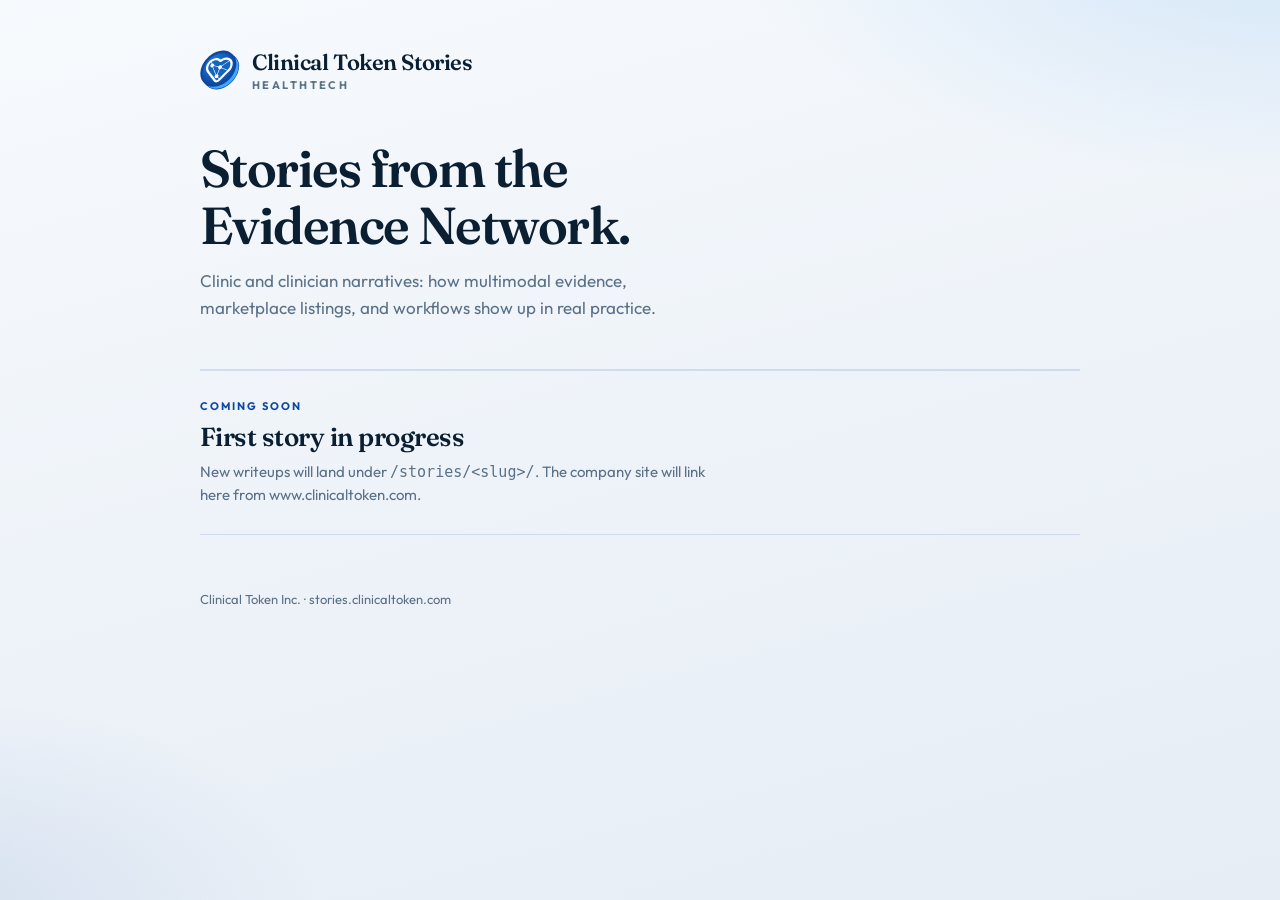
==== index.html @ ddb186a0 "Initial Clinical Token Stories hub. Scaffold a Vercel static site for clinic narratives, parallel to" ====
<!DOCTYPE html>
<html lang="en">
<head>
  <meta charset="UTF-8" />
  <meta name="viewport" content="width=device-width, initial-scale=1" />
  <title>Clinical Token Stories</title>
  <meta name="description" content="Clinic and clinician narratives from the Clinical Token Evidence Network." />
  <link rel="icon" href="/favicon.svg" type="image/svg+xml" />
  <link rel="preconnect" href="https://fonts.googleapis.com" />
  <link rel="preconnect" href="https://fonts.gstatic.com" crossorigin />
  <link href="https://fonts.googleapis.com/css2?family=Fraunces:opsz,wght@9..144,500;9..144,600&family=Outfit:wght@400;500;600;700&display=swap" rel="stylesheet" />
  <link rel="stylesheet" href="/assets/stories.css" />
</head>
<body>
  <div class="shell">
    <header class="brand">
      <img class="brand-mark" src="/assets/icon-deep.svg" width="40" height="40" alt="" />
      <div class="brand-text">
        <span class="brand-name">Clinical Token Stories</span>
        <span class="brand-sub">Healthtech</span>
      </div>
    </header>

    <section class="hero">
      <h1>Stories from the Evidence Network.</h1>
      <p>
        Clinic and clinician narratives: how multimodal evidence, marketplace
        listings, and workflows show up in real practice.
      </p>
    </section>

    <div class="grid">
      <div class="card" style="cursor: default;">
        <div class="eyebrow">Coming soon</div>
        <h2>First story in progress</h2>
        <p>
          New writeups will land under <code>/stories/&lt;slug&gt;/</code>.
          The company site will link here from www.clinicaltoken.com.
        </p>
      </div>
    </div>

    <p class="foot">Clinical Token Inc. · stories.clinicaltoken.com</p>
  </div>
</body>
</html>
---- assets/stories.css ----
:root {
  --paper: #f4f7fb;
  --ink: #0b1f33;
  --muted: #5a7188;
  --line: rgba(13, 71, 161, 0.14);
  --blue: #0d47a1;
  --blue-bright: #1e88e5;
  --font-display: "Fraunces", Georgia, serif;
  --font-body: "Outfit", "Avenir Next", sans-serif;
}

* { box-sizing: border-box; }

html, body {
  margin: 0;
  min-height: 100%;
  color: var(--ink);
  font-family: var(--font-body);
}

body {
  background:
    radial-gradient(ellipse 80% 55% at 100% -10%, rgba(30, 136, 229, 0.16), transparent 55%),
    radial-gradient(ellipse 60% 45% at -5% 100%, rgba(13, 71, 161, 0.09), transparent 50%),
    linear-gradient(165deg, #f7fafd 0%, #eef3f9 48%, #e6edf5 100%);
  min-height: 100vh;
}

a { color: var(--blue); text-decoration: none; }
a:hover { text-decoration: underline; }

.shell {
  width: min(880px, calc(100% - 48px));
  margin: 0 auto;
  padding: 48px 0 72px;
}

.brand {
  display: flex;
  align-items: center;
  gap: 12px;
  margin-bottom: 48px;
}

.brand-mark {
  width: 40px;
  height: 40px;
  flex-shrink: 0;
}

.brand-text {
  display: flex;
  flex-direction: column;
  gap: 2px;
}

.brand-name {
  font-family: var(--font-display);
  font-size: 22px;
  font-weight: 600;
  letter-spacing: -0.02em;
}

.brand-sub {
  font-size: 11px;
  font-weight: 700;
  letter-spacing: 0.22em;
  color: var(--muted);
  text-transform: uppercase;
}

.hero h1 {
  font-family: var(--font-display);
  font-size: clamp(34px, 5vw, 52px);
  font-weight: 600;
  letter-spacing: -0.03em;
  line-height: 1.1;
  margin: 0 0 14px;
  max-width: 14ch;
}

.hero p {
  margin: 0;
  max-width: 44ch;
  color: var(--muted);
  font-size: 17px;
  line-height: 1.55;
}

.grid {
  display: grid;
  gap: 0;
  margin-top: 48px;
  border-top: 2px solid var(--line);
}

.card {
  display: block;
  padding: 28px 0;
  border-bottom: 1px solid var(--line);
  color: inherit;
  text-decoration: none;
  transition: color 0.15s ease;
}

.card:hover {
  text-decoration: none;
  color: var(--blue);
}

.card .eyebrow {
  font-size: 11px;
  font-weight: 700;
  letter-spacing: 0.18em;
  text-transform: uppercase;
  color: var(--blue);
  margin-bottom: 8px;
}

.card h2 {
  font-family: var(--font-display);
  font-size: 26px;
  margin: 0 0 8px;
  letter-spacing: -0.02em;
  font-weight: 600;
}

.card p {
  margin: 0;
  color: var(--muted);
  font-size: 15px;
  line-height: 1.5;
  max-width: 52ch;
}

.card .go {
  margin-top: 14px;
  font-size: 13px;
  font-weight: 700;
  color: var(--blue);
}

.foot {
  margin-top: 56px;
  color: var(--muted);
  font-size: 13px;
}

@media (max-width: 640px) {
  .shell { width: calc(100% - 32px); padding-top: 28px; }
}
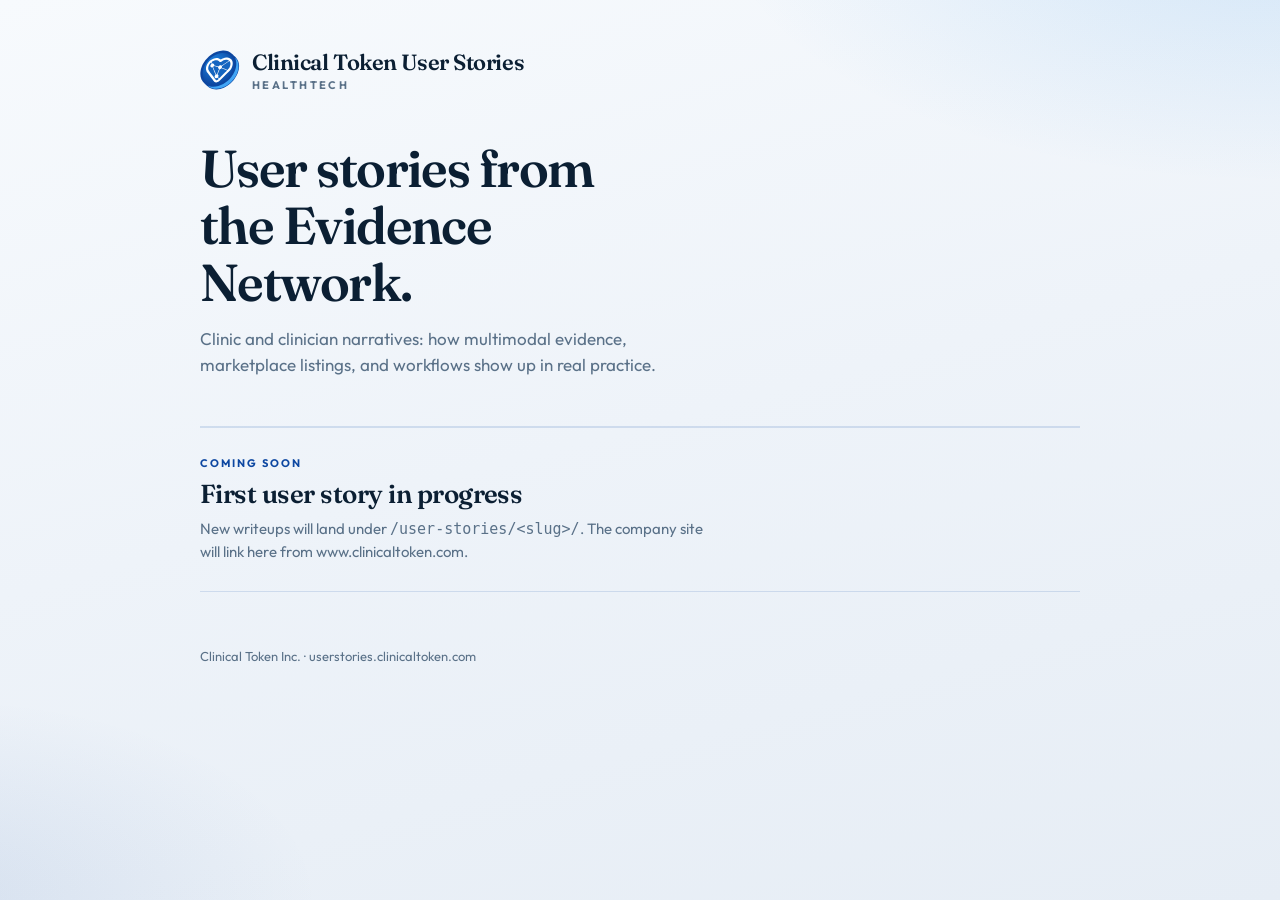
==== commit f351354b: "Rename Stories to User Stories. Align hub branding, paths, and domain with clinic narrative content." ====
--- a/index.html
+++ b/index.html
@@ -3,26 +3,26 @@
 <head>
   <meta charset="UTF-8" />
   <meta name="viewport" content="width=device-width, initial-scale=1" />
-  <title>Clinical Token Stories</title>
-  <meta name="description" content="Clinic and clinician narratives from the Clinical Token Evidence Network." />
+  <title>Clinical Token User Stories</title>
+  <meta name="description" content="Clinic and clinician user stories from the Clinical Token Evidence Network." />
   <link rel="icon" href="/favicon.svg" type="image/svg+xml" />
   <link rel="preconnect" href="https://fonts.googleapis.com" />
   <link rel="preconnect" href="https://fonts.gstatic.com" crossorigin />
   <link href="https://fonts.googleapis.com/css2?family=Fraunces:opsz,wght@9..144,500;9..144,600&family=Outfit:wght@400;500;600;700&display=swap" rel="stylesheet" />
-  <link rel="stylesheet" href="/assets/stories.css" />
+  <link rel="stylesheet" href="/assets/user-stories.css" />
 </head>
 <body>
   <div class="shell">
     <header class="brand">
       <img class="brand-mark" src="/assets/icon-deep.svg" width="40" height="40" alt="" />
       <div class="brand-text">
-        <span class="brand-name">Clinical Token Stories</span>
+        <span class="brand-name">Clinical Token User Stories</span>
         <span class="brand-sub">Healthtech</span>
       </div>
     </header>
 
     <section class="hero">
-      <h1>Stories from the Evidence Network.</h1>
+      <h1>User stories from the Evidence Network.</h1>
       <p>
         Clinic and clinician narratives: how multimodal evidence, marketplace
         listings, and workflows show up in real practice.
@@ -32,15 +32,15 @@
     <div class="grid">
       <div class="card" style="cursor: default;">
         <div class="eyebrow">Coming soon</div>
-        <h2>First story in progress</h2>
+        <h2>First user story in progress</h2>
         <p>
-          New writeups will land under <code>/stories/&lt;slug&gt;/</code>.
+          New writeups will land under <code>/user-stories/&lt;slug&gt;/</code>.
           The company site will link here from www.clinicaltoken.com.
         </p>
       </div>
     </div>
 
-    <p class="foot">Clinical Token Inc. · stories.clinicaltoken.com</p>
+    <p class="foot">Clinical Token Inc. · userstories.clinicaltoken.com</p>
   </div>
 </body>
 </html>
--- a/assets/user-stories.css
+++ b/assets/user-stories.css
@@ -0,0 +1,151 @@
+:root {
+  --paper: #f4f7fb;
+  --ink: #0b1f33;
+  --muted: #5a7188;
+  --line: rgba(13, 71, 161, 0.14);
+  --blue: #0d47a1;
+  --blue-bright: #1e88e5;
+  --font-display: "Fraunces", Georgia, serif;
+  --font-body: "Outfit", "Avenir Next", sans-serif;
+}
+
+* { box-sizing: border-box; }
+
+html, body {
+  margin: 0;
+  min-height: 100%;
+  color: var(--ink);
+  font-family: var(--font-body);
+}
+
+body {
+  background:
+    radial-gradient(ellipse 80% 55% at 100% -10%, rgba(30, 136, 229, 0.16), transparent 55%),
+    radial-gradient(ellipse 60% 45% at -5% 100%, rgba(13, 71, 161, 0.09), transparent 50%),
+    linear-gradient(165deg, #f7fafd 0%, #eef3f9 48%, #e6edf5 100%);
+  min-height: 100vh;
+}
+
+a { color: var(--blue); text-decoration: none; }
+a:hover { text-decoration: underline; }
+
+.shell {
+  width: min(880px, calc(100% - 48px));
+  margin: 0 auto;
+  padding: 48px 0 72px;
+}
+
+.brand {
+  display: flex;
+  align-items: center;
+  gap: 12px;
+  margin-bottom: 48px;
+}
+
+.brand-mark {
+  width: 40px;
+  height: 40px;
+  flex-shrink: 0;
+}
+
+.brand-text {
+  display: flex;
+  flex-direction: column;
+  gap: 2px;
+}
+
+.brand-name {
+  font-family: var(--font-display);
+  font-size: 22px;
+  font-weight: 600;
+  letter-spacing: -0.02em;
+}
+
+.brand-sub {
+  font-size: 11px;
+  font-weight: 700;
+  letter-spacing: 0.22em;
+  color: var(--muted);
+  text-transform: uppercase;
+}
+
+.hero h1 {
+  font-family: var(--font-display);
+  font-size: clamp(34px, 5vw, 52px);
+  font-weight: 600;
+  letter-spacing: -0.03em;
+  line-height: 1.1;
+  margin: 0 0 14px;
+  max-width: 14ch;
+}
+
+.hero p {
+  margin: 0;
+  max-width: 44ch;
+  color: var(--muted);
+  font-size: 17px;
+  line-height: 1.55;
+}
+
+.grid {
+  display: grid;
+  gap: 0;
+  margin-top: 48px;
+  border-top: 2px solid var(--line);
+}
+
+.card {
+  display: block;
+  padding: 28px 0;
+  border-bottom: 1px solid var(--line);
+  color: inherit;
+  text-decoration: none;
+  transition: color 0.15s ease;
+}
+
+.card:hover {
+  text-decoration: none;
+  color: var(--blue);
+}
+
+.card .eyebrow {
+  font-size: 11px;
+  font-weight: 700;
+  letter-spacing: 0.18em;
+  text-transform: uppercase;
+  color: var(--blue);
+  margin-bottom: 8px;
+}
+
+.card h2 {
+  font-family: var(--font-display);
+  font-size: 26px;
+  margin: 0 0 8px;
+  letter-spacing: -0.02em;
+  font-weight: 600;
+}
+
+.card p {
+  margin: 0;
+  color: var(--muted);
+  font-size: 15px;
+  line-height: 1.5;
+  max-width: 52ch;
+}
+
+.card .go {
+  margin-top: 14px;
+  font-size: 13px;
+  font-weight: 700;
+  color: var(--blue);
+}
+
+.foot {
+  margin-top: 56px;
+  color: var(--muted);
+  font-size: 13px;
+}
+
+@media (max-width: 640px) {
+  .shell { width: calc(100% - 32px); padding-top: 28px; }
+}
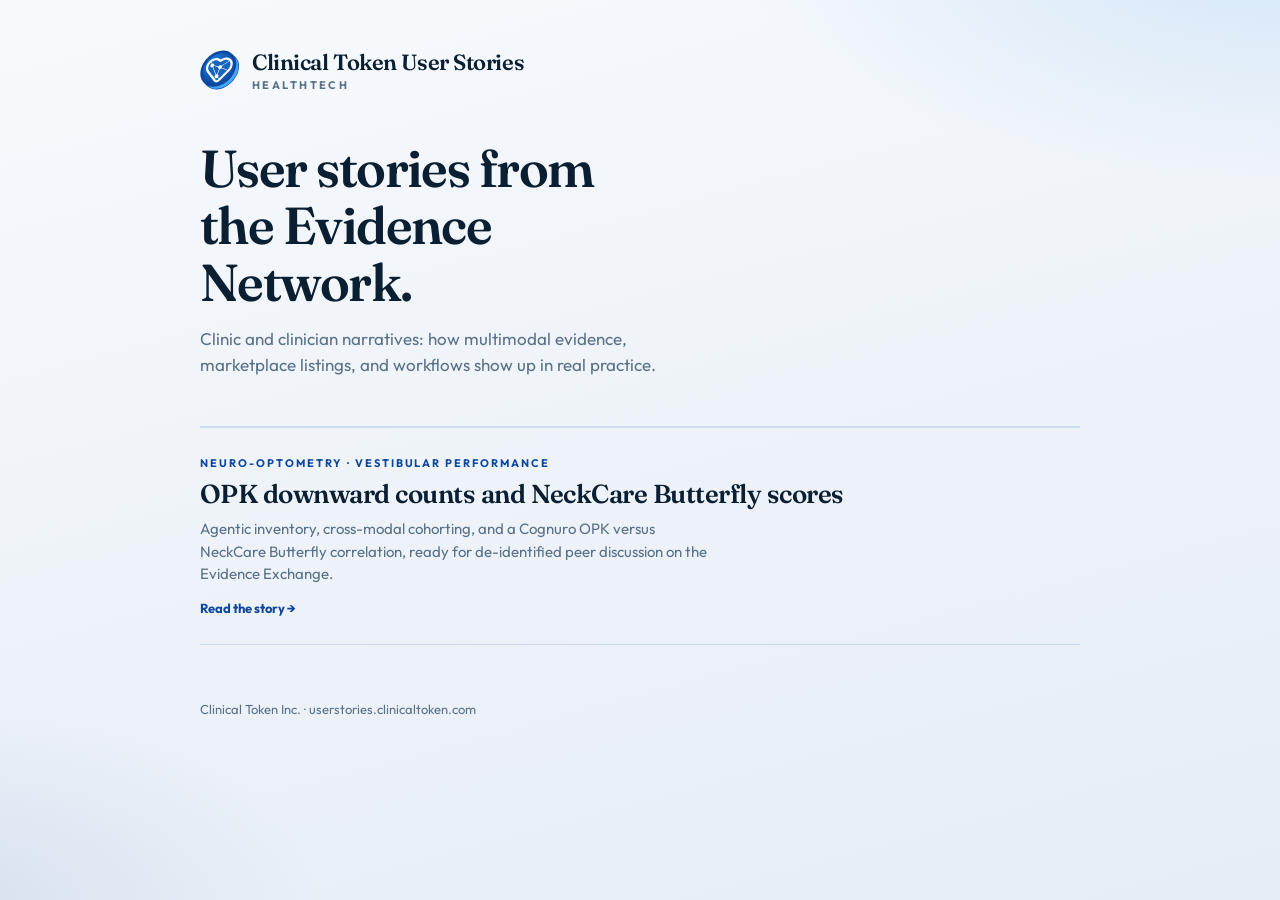
==== commit 97d03bbf: "Add first user story: OPK downward counts vs NeckCare Butterfly. De-identified neuro-optometry narra" ====
--- a/index.html
+++ b/index.html
@@ -30,14 +30,16 @@
     </section>
 
     <div class="grid">
-      <div class="card" style="cursor: default;">
-        <div class="eyebrow">Coming soon</div>
-        <h2>First user story in progress</h2>
+      <a class="card" href="/user-stories/opk-neckcare-cross-modal-correlation/">
+        <div class="eyebrow">Neuro-optometry · Vestibular performance</div>
+        <h2>OPK downward counts and NeckCare Butterfly scores</h2>
         <p>
-          New writeups will land under <code>/user-stories/&lt;slug&gt;/</code>.
-          The company site will link here from www.clinicaltoken.com.
+          Agentic inventory, cross-modal cohorting, and a Cognuro OPK versus
+          NeckCare Butterfly correlation, ready for de-identified peer
+          discussion on the Evidence Exchange.
         </p>
-      </div>
+        <div class="go">Read the story →</div>
+      </a>
     </div>
 
     <p class="foot">Clinical Token Inc. · userstories.clinicaltoken.com</p>
--- a/assets/user-stories.css
+++ b/assets/user-stories.css
@@ -146,6 +146,199 @@
   font-size: 13px;
 }
 
+/* —— Story article —— */
+.top {
+  position: sticky;
+  top: 0;
+  z-index: 10;
+  display: flex;
+  align-items: center;
+  justify-content: space-between;
+  gap: 16px;
+  padding: 14px clamp(20px, 4vw, 40px);
+  background: rgba(244, 247, 251, 0.88);
+  backdrop-filter: blur(10px);
+  border-bottom: 1px solid var(--line);
+}
+
+.top .brand {
+  display: inline-flex;
+  align-items: center;
+  gap: 10px;
+  margin: 0;
+  color: var(--ink);
+  font-weight: 600;
+  font-size: 15px;
+  letter-spacing: -0.01em;
+  text-decoration: none;
+}
+
+.top .brand:hover {
+  color: var(--blue);
+  text-decoration: none;
+}
+
+.top .mark {
+  width: 28px;
+  height: 28px;
+  flex: 0 0 auto;
+}
+
+.toc-jump {
+  display: flex;
+  flex-wrap: wrap;
+  gap: 14px;
+  font-size: 13px;
+  font-weight: 600;
+}
+
+.toc-jump a {
+  color: var(--muted);
+}
+
+.toc-jump a:hover {
+  color: var(--blue);
+}
+
+.article {
+  width: min(720px, calc(100% - 48px));
+  margin: 0 auto;
+  padding: 40px 0 80px;
+}
+
+.article .eyebrow {
+  font-size: 12px;
+  font-weight: 700;
+  letter-spacing: 0.16em;
+  text-transform: uppercase;
+  color: var(--blue);
+  margin: 0 0 12px;
+}
+
+.article h1 {
+  font-family: var(--font-display);
+  font-size: clamp(32px, 5vw, 46px);
+  font-weight: 600;
+  letter-spacing: -0.03em;
+  line-height: 1.12;
+  margin: 0 0 16px;
+}
+
+.article .lede {
+  margin: 0 0 40px;
+  font-size: 18px;
+  line-height: 1.55;
+  color: var(--muted);
+  max-width: 52ch;
+}
+
+.article section {
+  margin: 0 0 40px;
+  padding-top: 8px;
+  border-top: 1px solid var(--line);
+}
+
+.article h2 {
+  font-family: var(--font-display);
+  font-size: 26px;
+  font-weight: 600;
+  letter-spacing: -0.02em;
+  margin: 20px 0 12px;
+}
+
+.article h3 {
+  font-size: 17px;
+  font-weight: 700;
+  margin: 22px 0 8px;
+}
+
+.article p,
+.article li {
+  font-size: 16px;
+  line-height: 1.6;
+  color: var(--ink);
+}
+
+.article p {
+  margin: 0 0 14px;
+}
+
+.article ul,
+.article ol {
+  margin: 0 0 14px;
+  padding-left: 1.25em;
+}
+
+.article li {
+  margin-bottom: 8px;
+}
+
+.article .foot {
+  margin-top: 48px;
+  padding-top: 24px;
+  border-top: 1px solid var(--line);
+}
+
+.player {
+  position: relative;
+  width: 100%;
+  aspect-ratio: 16 / 9;
+  margin: 16px 0 8px;
+  border-radius: 10px;
+  overflow: hidden;
+  background: #0b1f33;
+  box-shadow: 0 12px 40px rgba(11, 31, 51, 0.18);
+}
+
+.player iframe {
+  position: absolute;
+  inset: 0;
+  width: 100%;
+  height: 100%;
+  border: 0;
+}
+
+.player-soon {
+  background: transparent;
+  box-shadow: none;
+  aspect-ratio: auto;
+  min-height: 0;
+}
+
+.soon-card {
+  border: 1px dashed var(--line);
+  border-radius: 10px;
+  padding: 28px 24px;
+  background: rgba(255, 255, 255, 0.55);
+}
+
+.soon-eyebrow {
+  display: block;
+  font-size: 11px;
+  font-weight: 700;
+  letter-spacing: 0.18em;
+  text-transform: uppercase;
+  color: var(--blue);
+  margin-bottom: 8px;
+}
+
+.soon-card strong {
+  display: block;
+  font-size: 18px;
+  margin-bottom: 8px;
+}
+
+.soon-card p {
+  color: var(--muted);
+  margin-bottom: 8px;
+}
+
+.soon-link {
+  font-size: 14px !important;
+}
+
 @media (max-width: 640px) {
   .shell { width: calc(100% - 32px); padding-top: 28px; }
-}
+  .article { width: calc(100% - 32px); padding-top: 28px; }
+  .toc-jump { display: none; }
+}
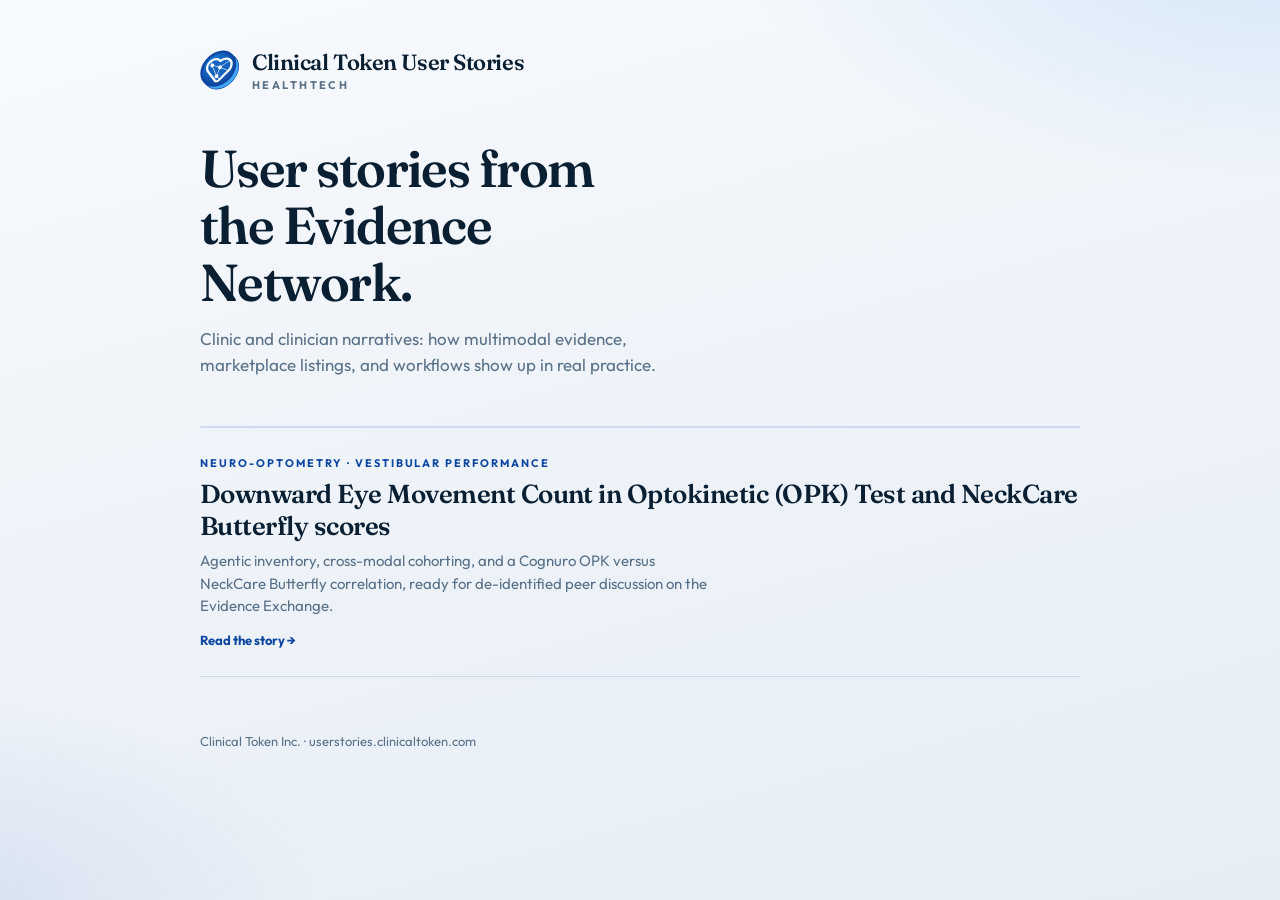
==== commit be6b7745: "Rename the OPK metric in story titles to Downward Eye Movement Count. Co-authored-by: Cursor <cursor" ====
--- a/index.html
+++ b/index.html
@@ -32,7 +32,7 @@
     <div class="grid">
       <a class="card" href="/user-stories/opk-neckcare-cross-modal-correlation/">
         <div class="eyebrow">Neuro-optometry · Vestibular performance</div>
-        <h2>OPK downward counts and NeckCare Butterfly scores</h2>
+        <h2>Downward Eye Movement Count in Optokinetic (OPK) Test and NeckCare Butterfly scores</h2>
         <p>
           Agentic inventory, cross-modal cohorting, and a Cognuro OPK versus
           NeckCare Butterfly correlation, ready for de-identified peer
--- a/assets/user-stories.css
+++ b/assets/user-stories.css
@@ -337,6 +337,54 @@
   font-size: 14px !important;
 }
 
+.problem-kicker {
+  font-size: 12px !important;
+  font-weight: 700 !important;
+  letter-spacing: 0.16em;
+  text-transform: uppercase;
+  color: var(--blue) !important;
+  margin: 20px 0 10px !important;
+}
+
+.problem-title {
+  font-family: var(--font-display);
+  font-size: clamp(28px, 4vw, 36px) !important;
+  font-weight: 600 !important;
+  letter-spacing: -0.03em;
+  line-height: 1.12 !important;
+  margin: 0 0 14px !important;
+}
+
+.problem-accent {
+  color: var(--blue-bright);
+}
+
+.problem-lede {
+  font-size: 17px !important;
+  font-weight: 600;
+  color: var(--ink) !important;
+  max-width: 40ch;
+  margin-bottom: 12px !important;
+}
+
+.problem-callout {
+  margin-top: 18px;
+  border: 1px solid rgba(13, 71, 161, 0.22);
+  border-radius: 14px;
+  padding: 14px 16px;
+  background: rgba(30, 136, 229, 0.06);
+}
+
+.problem-callout p {
+  margin: 0 !important;
+  font-size: 15px !important;
+  line-height: 1.5 !important;
+}
+
+.problem-callout strong {
+  color: var(--blue);
+}
+
 @media (max-width: 640px) {
   .shell { width: calc(100% - 32px); padding-top: 28px; }
   .article { width: calc(100% - 32px); padding-top: 28px; }
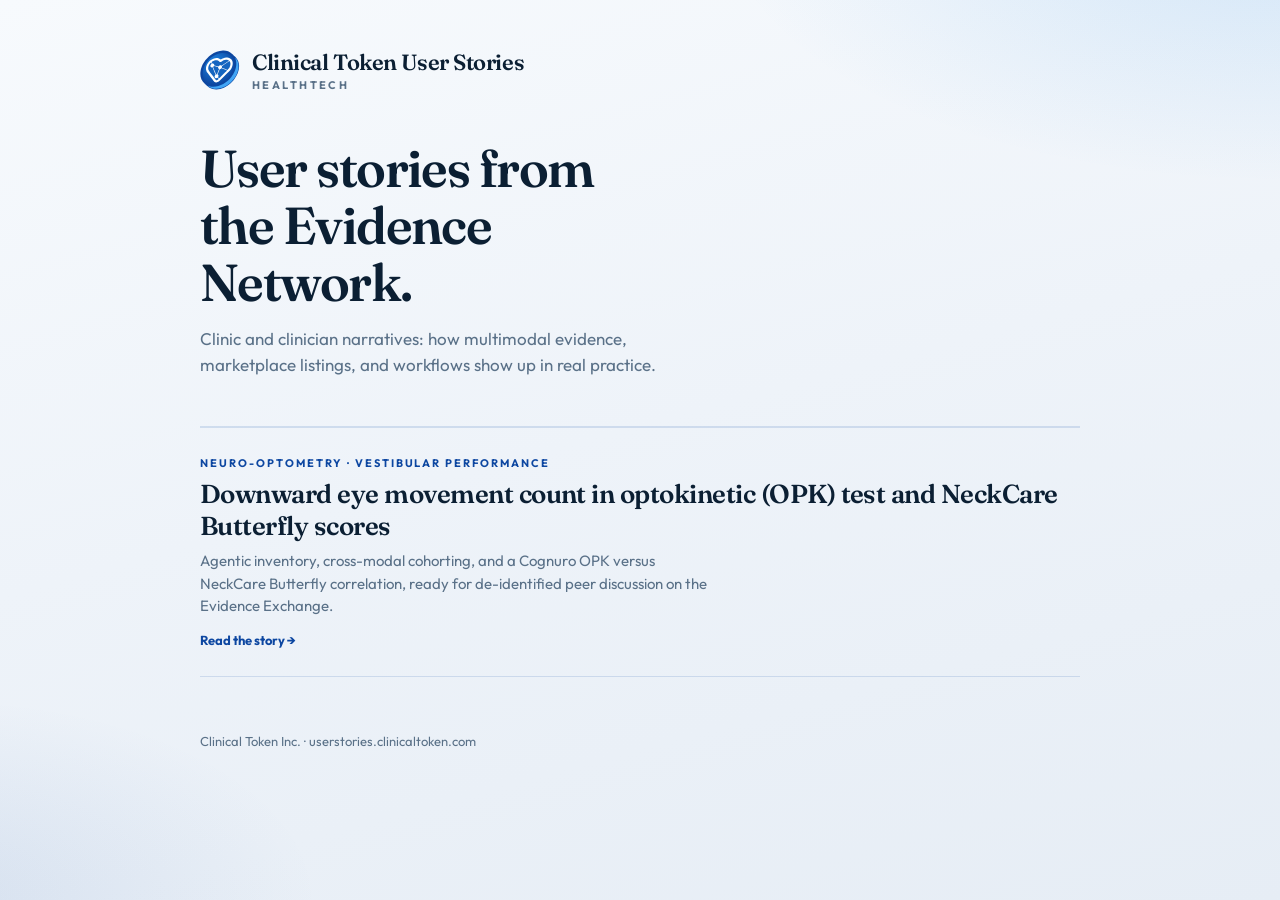
==== commit bbc73b44: "Polish the OPK story hierarchy, AI-agent wording, and Evidence Exchange vision. Co-authored-by: Curs" ====
--- a/index.html
+++ b/index.html
@@ -32,7 +32,7 @@
     <div class="grid">
       <a class="card" href="/user-stories/opk-neckcare-cross-modal-correlation/">
         <div class="eyebrow">Neuro-optometry · Vestibular performance</div>
-        <h2>Downward Eye Movement Count in Optokinetic (OPK) Test and NeckCare Butterfly scores</h2>
+        <h2>Downward eye movement count in optokinetic (OPK) test and NeckCare Butterfly scores</h2>
         <p>
           Agentic inventory, cross-modal cohorting, and a Cognuro OPK versus
           NeckCare Butterfly correlation, ready for de-identified peer
--- a/assets/user-stories.css
+++ b/assets/user-stories.css
@@ -348,11 +348,11 @@
 
 .problem-title {
   font-family: var(--font-display);
-  font-size: clamp(28px, 4vw, 36px) !important;
+  font-size: clamp(36px, 5.5vw, 52px) !important;
   font-weight: 600 !important;
   letter-spacing: -0.03em;
-  line-height: 1.12 !important;
-  margin: 0 0 14px !important;
+  line-height: 1.1 !important;
+  margin: 0 0 16px !important;
 }
 
 .problem-accent {
@@ -361,8 +361,8 @@
 
 .problem-lede {
   font-size: 17px !important;
-  font-weight: 600;
-  color: var(--ink) !important;
+  font-weight: 500;
+  color: var(--muted) !important;
   max-width: 40ch;
   margin-bottom: 12px !important;
 }
@@ -385,6 +385,16 @@
   color: var(--blue);
 }
 
+.section-promise {
+  font-family: var(--font-display);
+  font-size: clamp(28px, 4vw, 40px) !important;
+  font-weight: 600 !important;
+  letter-spacing: -0.03em;
+  line-height: 1.15 !important;
+  color: var(--ink) !important;
+  margin: 28px 0 12px !important;
+}
+
 @media (max-width: 640px) {
   .shell { width: calc(100% - 32px); padding-top: 28px; }
   .article { width: calc(100% - 32px); padding-top: 28px; }
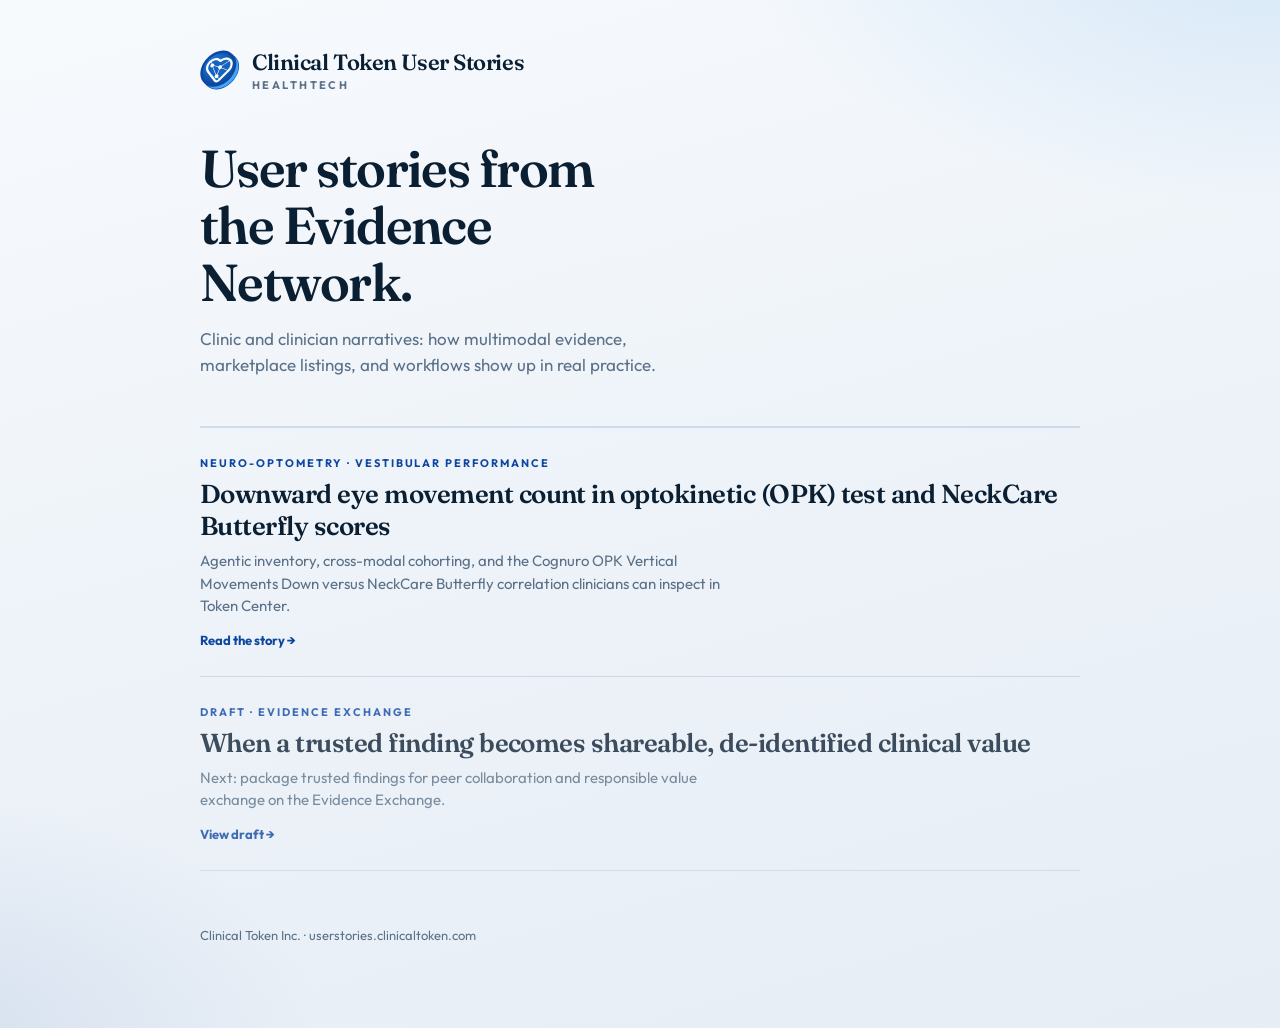
==== commit 04423f63: "Split Evidence Exchange into a draft sequel and add OPK–NeckCare figures. Co-authored-by: Cursor <cu" ====
--- a/index.html
+++ b/index.html
@@ -34,11 +34,20 @@
         <div class="eyebrow">Neuro-optometry · Vestibular performance</div>
         <h2>Downward eye movement count in optokinetic (OPK) test and NeckCare Butterfly scores</h2>
         <p>
-          Agentic inventory, cross-modal cohorting, and a Cognuro OPK versus
-          NeckCare Butterfly correlation, ready for de-identified peer
-          discussion on the Evidence Exchange.
+          Agentic inventory, cross-modal cohorting, and the Cognuro OPK Vertical
+          Movements Down versus NeckCare Butterfly correlation clinicians can
+          inspect in Token Center.
         </p>
         <div class="go">Read the story →</div>
+      </a>
+      <a class="card card-soon" href="/user-stories/evidence-exchange-monetize-deidentified-findings/">
+        <div class="eyebrow">Draft · Evidence Exchange</div>
+        <h2>When a trusted finding becomes shareable, de-identified clinical value</h2>
+        <p>
+          Next: package trusted findings for peer collaboration and responsible
+          value exchange on the Evidence Exchange.
+        </p>
+        <div class="go">View draft →</div>
       </a>
     </div>
 
--- a/assets/user-stories.css
+++ b/assets/user-stories.css
@@ -138,6 +138,10 @@
   font-size: 13px;
   font-weight: 700;
   color: var(--blue);
+}
+
+.card-soon {
+  opacity: 0.78;
 }
 
 .foot {
@@ -215,6 +219,29 @@
   margin: 0 0 12px;
 }
 
+.article .byline {
+  display: flex;
+  flex-wrap: wrap;
+  align-items: center;
+  gap: 8px;
+  font-size: 13px !important;
+  font-weight: 500 !important;
+  color: var(--muted) !important;
+  margin: -4px 0 28px !important;
+  letter-spacing: 0.02em;
+}
+
+.article .byline-sep {
+  opacity: 0.55;
+}
+
+.article .read-time {
+  margin: 0 !important;
+  font-size: inherit !important;
+  font-weight: inherit !important;
+  color: inherit !important;
+}
+
 .article h1 {
   font-family: var(--font-display);
   font-size: clamp(32px, 5vw, 46px);
@@ -240,16 +267,43 @@
 
 .article h2 {
   font-family: var(--font-display);
-  font-size: 26px;
-  font-weight: 600;
-  letter-spacing: -0.02em;
-  margin: 20px 0 12px;
+  font-size: clamp(22px, 3.3vw, 31px);
+  font-weight: 600;
+  letter-spacing: -0.03em;
+  line-height: 1.15;
+  margin: 20px 0 14px;
+  color: var(--ink);
+}
+
+.article h2 .title-accent {
+  color: var(--blue-bright);
 }
 
 .article h3 {
   font-size: 17px;
   font-weight: 700;
   margin: 22px 0 8px;
+}
+
+.story-figure {
+  margin: 20px 0 24px;
+}
+
+.story-figure img {
+  display: block;
+  width: 100%;
+  height: auto;
+  border-radius: 12px;
+  border: 1px solid var(--line);
+  background: #fff;
+}
+
+.story-figure figcaption {
+  margin-top: 10px;
+  font-size: 13px;
+  line-height: 1.45;
+  color: var(--muted);
+  max-width: 56ch;
 }
 
 .article p,
@@ -337,28 +391,6 @@
   font-size: 14px !important;
 }
 
-.problem-kicker {
-  font-size: 12px !important;
-  font-weight: 700 !important;
-  letter-spacing: 0.16em;
-  text-transform: uppercase;
-  color: var(--blue) !important;
-  margin: 20px 0 10px !important;
-}
-
-.problem-title {
-  font-family: var(--font-display);
-  font-size: clamp(36px, 5.5vw, 52px) !important;
-  font-weight: 600 !important;
-  letter-spacing: -0.03em;
-  line-height: 1.1 !important;
-  margin: 0 0 16px !important;
-}
-
-.problem-accent {
-  color: var(--blue-bright);
-}
-
 .problem-lede {
   font-size: 17px !important;
   font-weight: 500;
@@ -385,16 +417,6 @@
   color: var(--blue);
 }
 
-.section-promise {
-  font-family: var(--font-display);
-  font-size: clamp(28px, 4vw, 40px) !important;
-  font-weight: 600 !important;
-  letter-spacing: -0.03em;
-  line-height: 1.15 !important;
-  color: var(--ink) !important;
-  margin: 28px 0 12px !important;
-}
-
 @media (max-width: 640px) {
   .shell { width: calc(100% - 32px); padding-top: 28px; }
   .article { width: calc(100% - 32px); padding-top: 28px; }
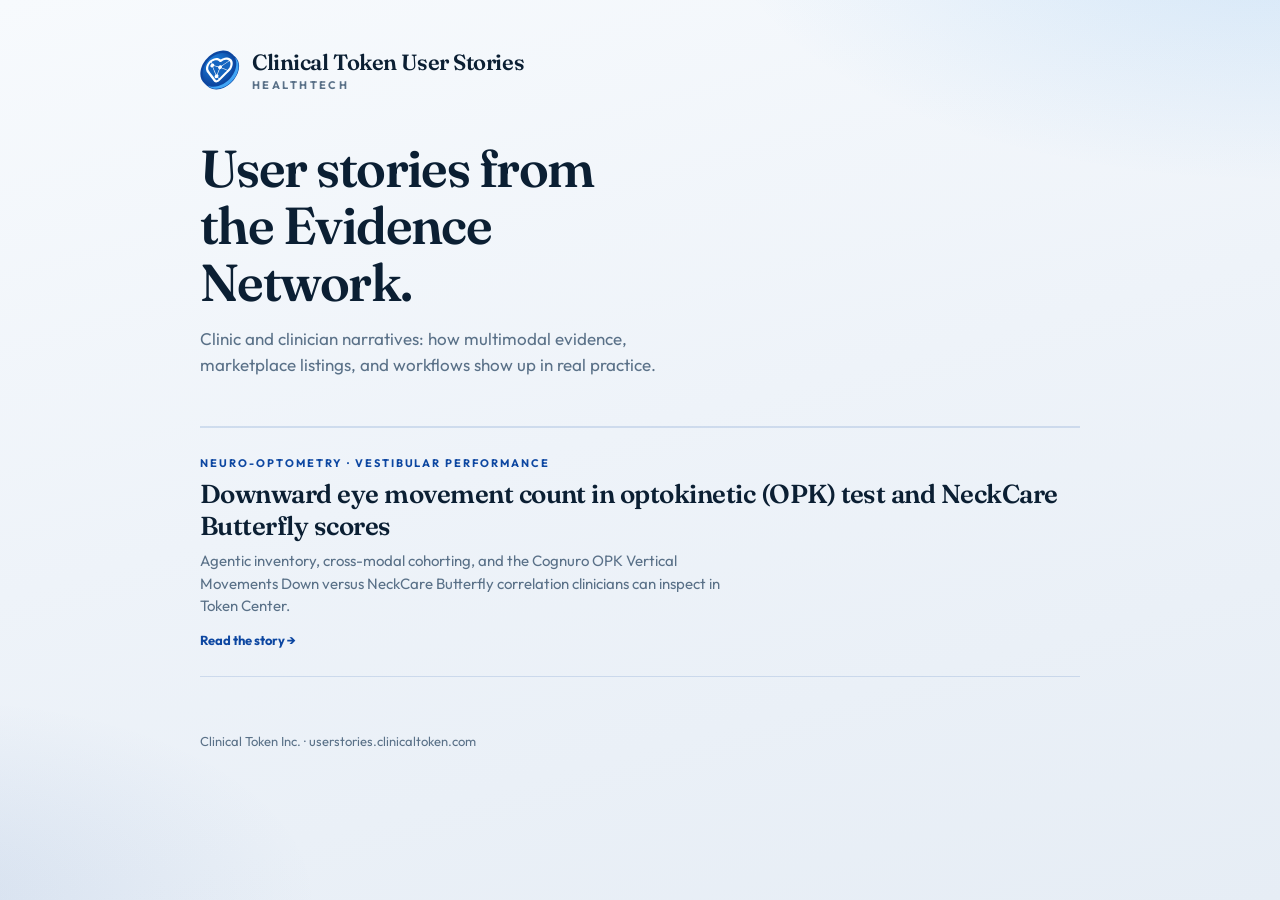
==== commit cf0ed584: "Keep unfinished stories in drafts and off the public site. Co-authored-by: Cursor <cursoragent@curso" ====
--- a/index.html
+++ b/index.html
@@ -40,15 +40,6 @@
         </p>
         <div class="go">Read the story →</div>
       </a>
-      <a class="card card-soon" href="/user-stories/evidence-exchange-monetize-deidentified-findings/">
-        <div class="eyebrow">Draft · Evidence Exchange</div>
-        <h2>When a trusted finding becomes shareable, de-identified clinical value</h2>
-        <p>
-          Next: package trusted findings for peer collaboration and responsible
-          value exchange on the Evidence Exchange.
-        </p>
-        <div class="go">View draft →</div>
-      </a>
     </div>
 
     <p class="foot">Clinical Token Inc. · userstories.clinicaltoken.com</p>
--- a/assets/user-stories.css
+++ b/assets/user-stories.css
@@ -287,11 +287,14 @@
 
 .story-figure {
   margin: 20px 0 24px;
+  width: 100%;
+  max-width: 100%;
 }
 
 .story-figure img {
   display: block;
   width: 100%;
+  max-width: 100%;
   height: auto;
   border-radius: 12px;
   border: 1px solid var(--line);
@@ -303,7 +306,7 @@
   font-size: 13px;
   line-height: 1.45;
   color: var(--muted);
-  max-width: 56ch;
+  max-width: none;
 }
 
 .article p,
